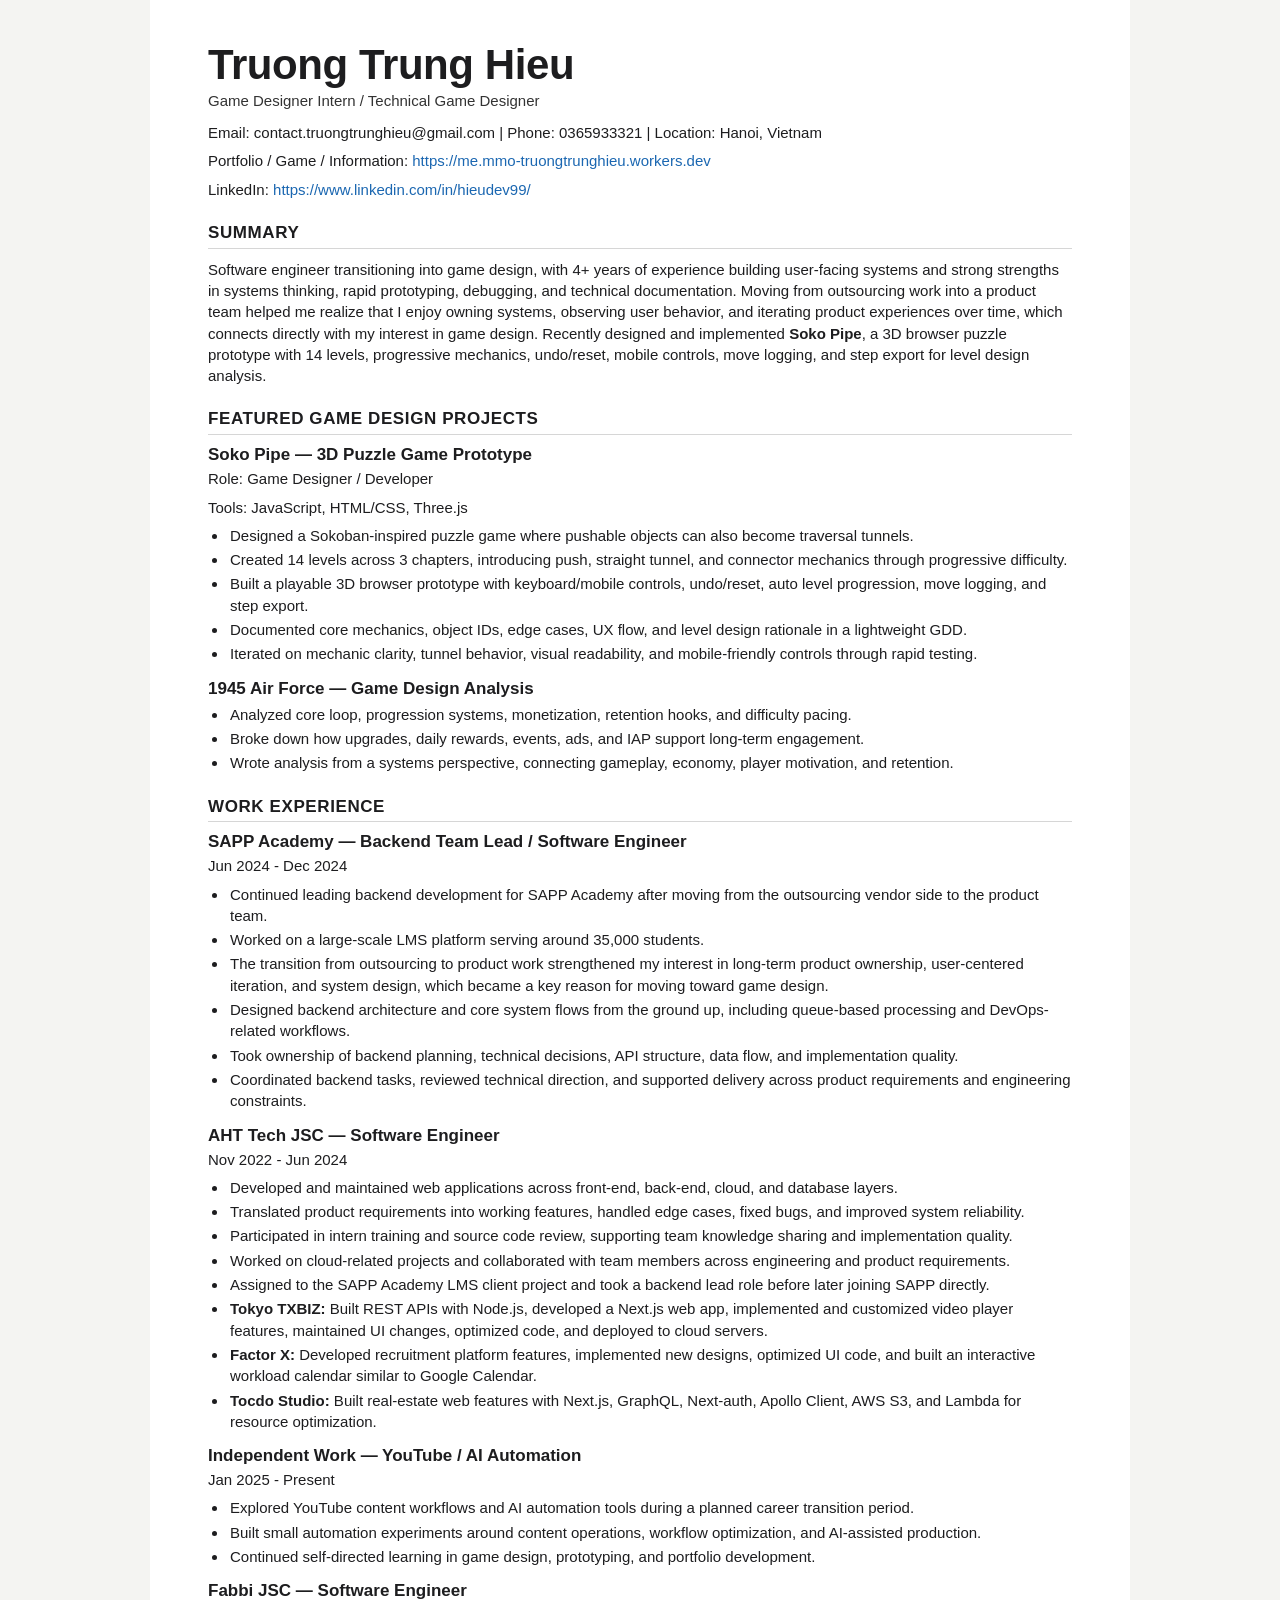
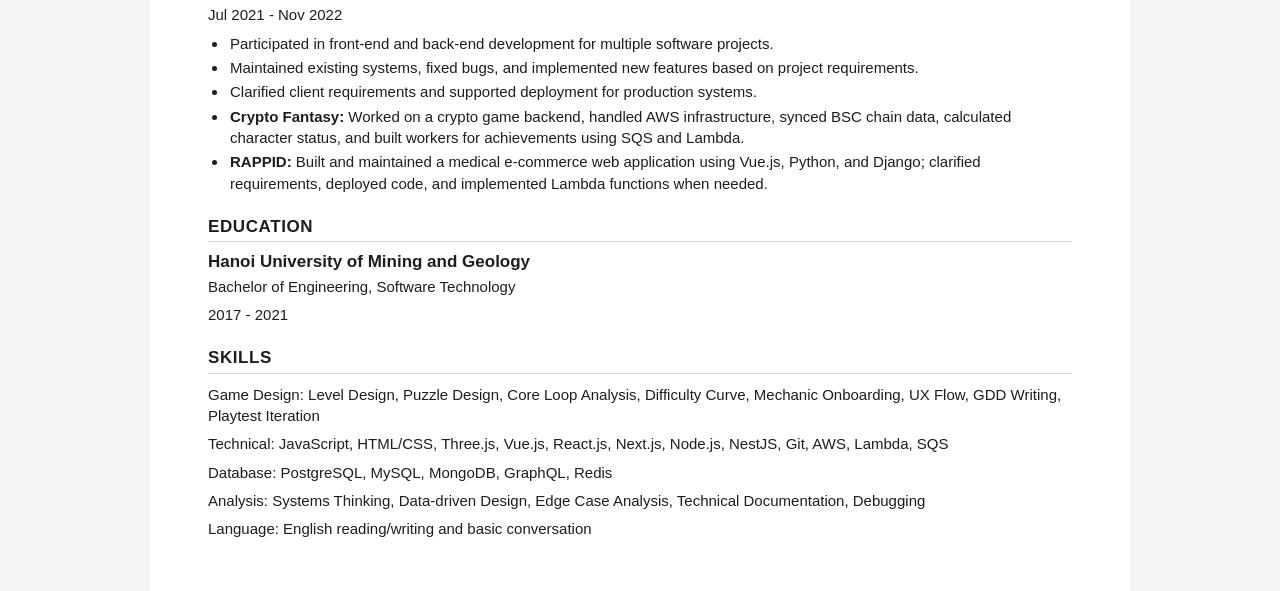
==== Truong_Trung_Hieu_Game_Designer_Intern_CV.html @ 54837dbf "task-06: update gdd" ====
<!doctype html>
<html>
  <head>
    <meta charset="utf-8" />
    <meta name="viewport" content="width=device-width, initial-scale=1" />
    <title>Truong Trung Hieu CV</title>
    <style>
      @page {
        size: A4;
        margin: 13mm 14mm 13mm;
      }
      * {
        box-sizing: border-box;
      }
      html {
        background: #f4f4f2;
      }
      body {
        margin: 0 auto;
        max-width: 980px;
        background: #fff;
        color: #1d1d1f;
        font-family: Arial, Helvetica, sans-serif;
        font-size: 15px;
        line-height: 1.42;
        padding: 44px 58px;
      }
      a {
        color: #1b67b1;
        text-decoration: none;
      }
      h1 {
        margin: 0 0 3px;
        font-size: 42px;
        line-height: 1.02;
        letter-spacing: -0.01em;
      }
      h2 {
        margin: 24px 0 10px;
        padding-bottom: 5px;
        border-bottom: 1px solid #d6d6d6;
        color: #1d1d1f;
        font-size: 17px;
        line-height: 1.1;
        text-transform: uppercase;
        letter-spacing: 0.035em;
      }
      h3 {
        margin: 14px 0 3px;
        font-size: 17px;
        line-height: 1.18;
      }
      p {
        margin: 3px 0 7px;
      }
      ul {
        margin: 5px 0 8px 20px;
        padding: 0;
      }
      li {
        margin: 3px 0;
        padding-left: 2px;
      }
      strong {
        font-weight: 700;
      }
      h1 + p {
        margin-bottom: 11px;
        color: #333;
      }
      h2 + h3 {
        margin-top: 7px;
      }
      @media print {
        html {
          background: #fff;
        }
        body {
          max-width: none;
          padding: 0;
          font-size: 9.8pt;
          line-height: 1.31;
        }
        h1 {
          font-size: 25pt;
          margin-bottom: 2px;
        }
        h2 {
          font-size: 10.6pt;
          margin: 12px 0 6px;
          padding-bottom: 3px;
        }
        h3 {
          font-size: 10.2pt;
          margin: 8px 0 2px;
        }
        p {
          margin: 2px 0 4px;
        }
        ul {
          margin: 3px 0 6px 15px;
        }
        li {
          margin: 1.5px 0;
        }
      }
    </style>
  </head>
  <body>
    <h1>Truong Trung Hieu</h1>
    <p>Game Designer Intern / Technical Game Designer</p>
    <p>
      Email: contact.truongtrunghieu@gmail.com | Phone: 0365933321 | Location:
      Hanoi, Vietnam
    </p>
    <p>
      Portfolio / Game / Information:
      <a href="https://me.mmo-truongtrunghieu.workers.dev"
        >https://me.mmo-truongtrunghieu.workers.dev</a
      >
    </p>
    <p>
      LinkedIn:
      <a href="https://www.linkedin.com/in/hieudev99/"
        >https://www.linkedin.com/in/hieudev99/</a
      >
    </p>
    <h2>Summary</h2>
    <p>
      Software engineer transitioning into game design, with 4+ years of
      experience building user-facing systems and strong strengths in systems
      thinking, rapid prototyping, debugging, and technical documentation.
      Moving from outsourcing work into a product team helped me realize that I
      enjoy owning systems, observing user behavior, and iterating product
      experiences over time, which connects directly with my interest in game
      design. Recently designed and implemented <strong>Soko Pipe</strong>, a 3D
      browser puzzle prototype with 14 levels, progressive mechanics,
      undo/reset, mobile controls, move logging, and step export for level
      design analysis.
    </p>
    <h2>Featured Game Design Projects</h2>
    <h3>Soko Pipe — 3D Puzzle Game Prototype</h3>
    <p>Role: Game Designer / Developer</p>
    <p>Tools: JavaScript, HTML/CSS, Three.js</p>
    <ul>
      <li>
        Designed a Sokoban-inspired puzzle game where pushable objects can also
        become traversal tunnels.
      </li>
      <li>
        Created 14 levels across 3 chapters, introducing push, straight tunnel,
        and connector mechanics through progressive difficulty.
      </li>
      <li>
        Built a playable 3D browser prototype with keyboard/mobile controls,
        undo/reset, auto level progression, move logging, and step export.
      </li>
      <li>
        Documented core mechanics, object IDs, edge cases, UX flow, and level
        design rationale in a lightweight GDD.
      </li>
      <li>
        Iterated on mechanic clarity, tunnel behavior, visual readability, and
        mobile-friendly controls through rapid testing.
      </li>
    </ul>
    <h3>1945 Air Force — Game Design Analysis</h3>
    <ul>
      <li>
        Analyzed core loop, progression systems, monetization, retention hooks,
        and difficulty pacing.
      </li>
      <li>
        Broke down how upgrades, daily rewards, events, ads, and IAP support
        long-term engagement.
      </li>
      <li>
        Wrote analysis from a systems perspective, connecting gameplay, economy,
        player motivation, and retention.
      </li>
    </ul>
    <h2>Work Experience</h2>
    <h3>SAPP Academy — Backend Team Lead / Software Engineer</h3>
    <p>Jun 2024 - Dec 2024</p>
    <ul>
      <li>
        Continued leading backend development for SAPP Academy after moving from
        the outsourcing vendor side to the product team.
      </li>
      <li>
        Worked on a large-scale LMS platform serving around 35,000 students.
      </li>
      <li>
        The transition from outsourcing to product work strengthened my interest
        in long-term product ownership, user-centered iteration, and system
        design, which became a key reason for moving toward game design.
      </li>
      <li>
        Designed backend architecture and core system flows from the ground up,
        including queue-based processing and DevOps-related workflows.
      </li>
      <li>
        Took ownership of backend planning, technical decisions, API structure,
        data flow, and implementation quality.
      </li>
      <li>
        Coordinated backend tasks, reviewed technical direction, and supported
        delivery across product requirements and engineering constraints.
      </li>
    </ul>
    <h3>AHT Tech JSC — Software Engineer</h3>
    <p>Nov 2022 - Jun 2024</p>
    <ul>
      <li>
        Developed and maintained web applications across front-end, back-end,
        cloud, and database layers.
      </li>
      <li>
        Translated product requirements into working features, handled edge
        cases, fixed bugs, and improved system reliability.
      </li>
      <li>
        Participated in intern training and source code review, supporting team
        knowledge sharing and implementation quality.
      </li>
      <li>
        Worked on cloud-related projects and collaborated with team members
        across engineering and product requirements.
      </li>
      <li>
        Assigned to the SAPP Academy LMS client project and took a backend lead
        role before later joining SAPP directly.
      </li>
      <li>
        <strong>Tokyo TXBIZ:</strong> Built REST APIs with Node.js, developed a
        Next.js web app, implemented and customized video player features,
        maintained UI changes, optimized code, and deployed to cloud servers.
      </li>
      <li>
        <strong>Factor X:</strong> Developed recruitment platform features,
        implemented new designs, optimized UI code, and built an interactive
        workload calendar similar to Google Calendar.
      </li>
      <li>
        <strong>Tocdo Studio:</strong> Built real-estate web features with
        Next.js, GraphQL, Next-auth, Apollo Client, AWS S3, and Lambda for
        resource optimization.
      </li>
    </ul>
    <h3>Independent Work — YouTube / AI Automation</h3>
    <p>Jan 2025 - Present</p>
    <ul>
      <li>
        Explored YouTube content workflows and AI automation tools during a
        planned career transition period.
      </li>
      <li>
        Built small automation experiments around content operations, workflow
        optimization, and AI-assisted production.
      </li>
      <li>
        Continued self-directed learning in game design, prototyping, and
        portfolio development.
      </li>
    </ul>
    <h3>Fabbi JSC — Software Engineer</h3>
    <p>Jul 2021 - Nov 2022</p>
    <ul>
      <li>
        Participated in front-end and back-end development for multiple software
        projects.
      </li>
      <li>
        Maintained existing systems, fixed bugs, and implemented new features
        based on project requirements.
      </li>
      <li>
        Clarified client requirements and supported deployment for production
        systems.
      </li>
      <li>
        <strong>Crypto Fantasy:</strong> Worked on a crypto game backend,
        handled AWS infrastructure, synced BSC chain data, calculated character
        status, and built workers for achievements using SQS and Lambda.
      </li>
      <li>
        <strong>RAPPID:</strong> Built and maintained a medical e-commerce web
        application using Vue.js, Python, and Django; clarified requirements,
        deployed code, and implemented Lambda functions when needed.
      </li>
    </ul>
    <h2>Education</h2>
    <h3>Hanoi University of Mining and Geology</h3>
    <p>Bachelor of Engineering, Software Technology</p>
    <p>2017 - 2021</p>
    <h2>Skills</h2>
    <p>
      Game Design: Level Design, Puzzle Design, Core Loop Analysis, Difficulty
      Curve, Mechanic Onboarding, UX Flow, GDD Writing, Playtest Iteration
    </p>
    <p>
      Technical: JavaScript, HTML/CSS, Three.js, Vue.js, React.js, Next.js,
      Node.js, NestJS, Git, AWS, Lambda, SQS
    </p>
    <p>Database: PostgreSQL, MySQL, MongoDB, GraphQL, Redis</p>
    <p>
      Analysis: Systems Thinking, Data-driven Design, Edge Case Analysis,
      Technical Documentation, Debugging
    </p>
    <p>Language: English reading/writing and basic conversation</p>
  </body>
</html>
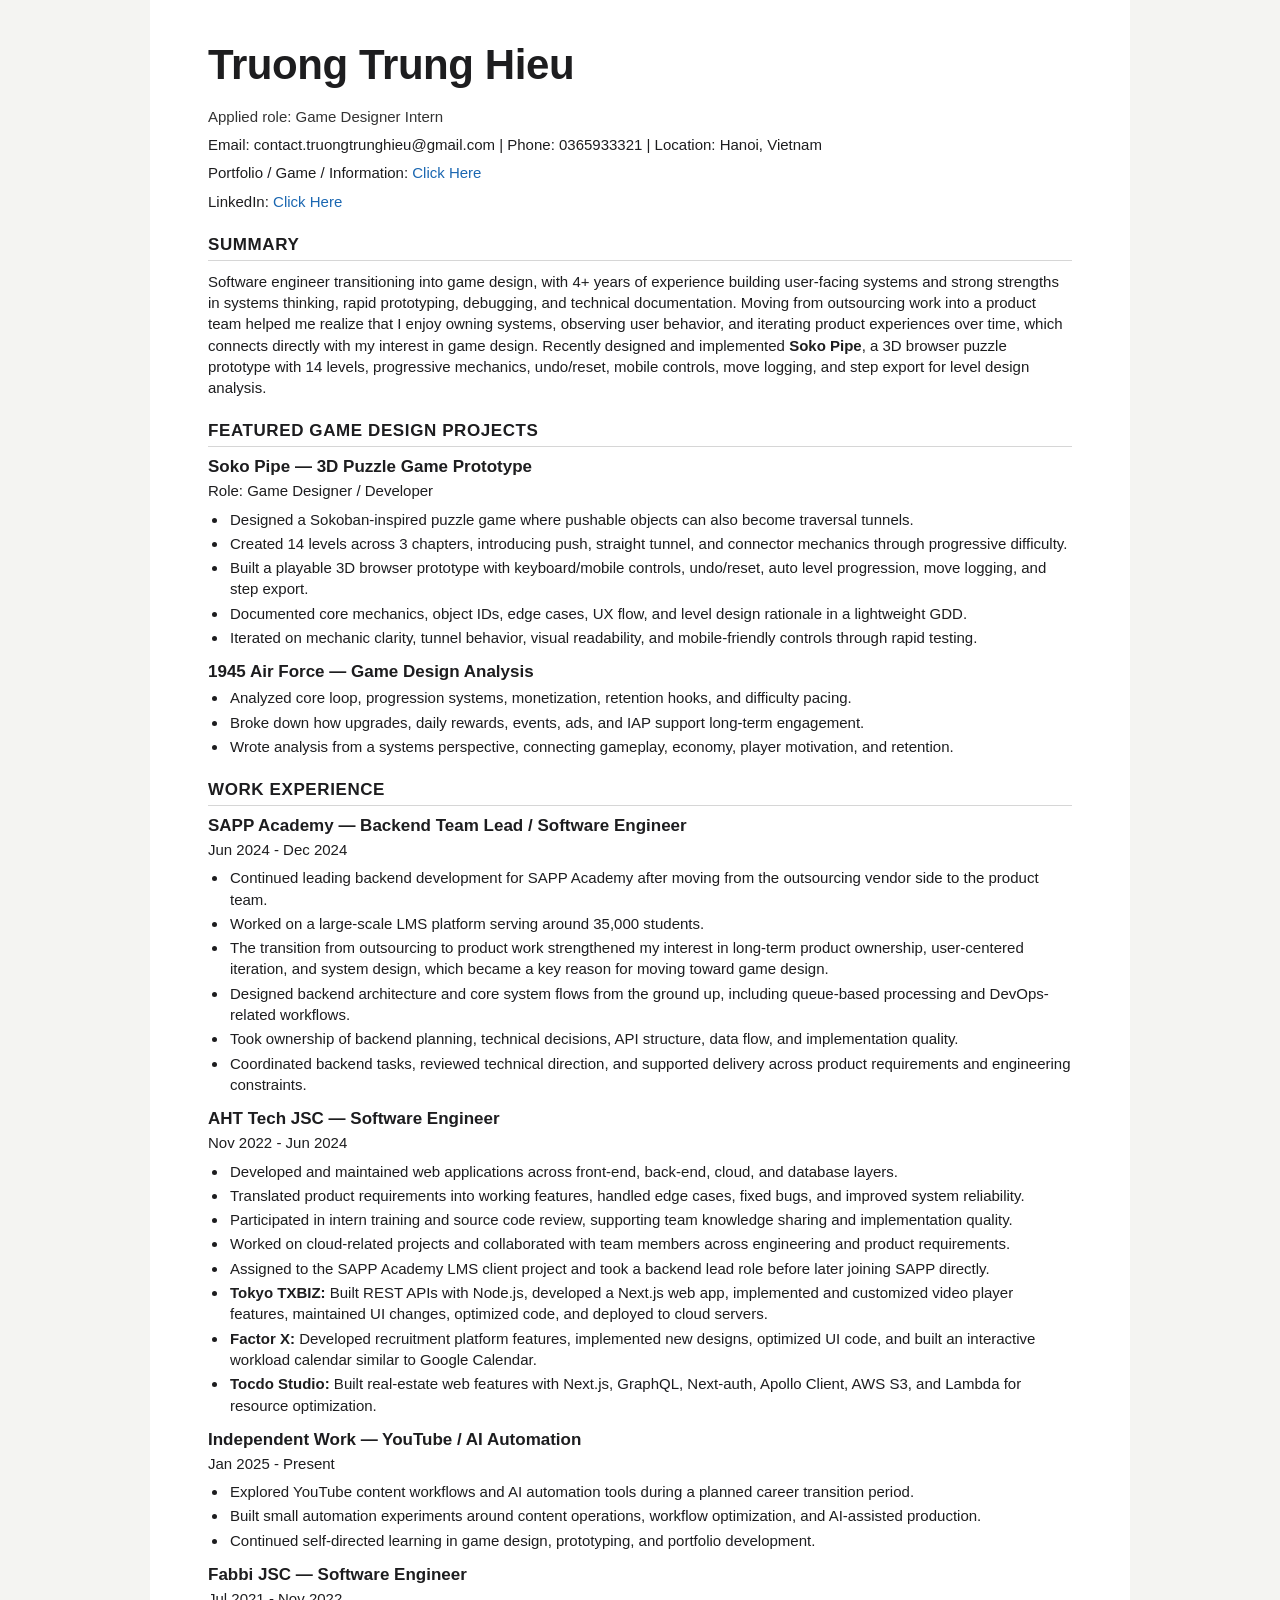
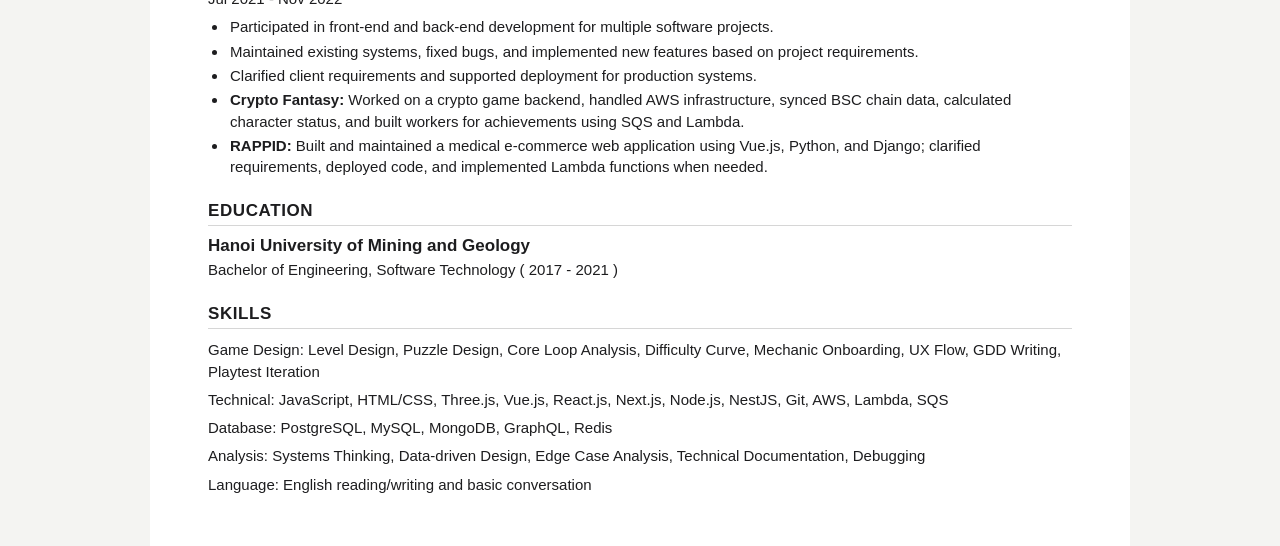
==== commit c621d16d: "task-11: update a bit" ====
--- a/Truong_Trung_Hieu_Game_Designer_Intern_CV.html
+++ b/Truong_Trung_Hieu_Game_Designer_Intern_CV.html
@@ -65,7 +65,7 @@
         font-weight: 700;
       }
       h1 + p {
-        margin-bottom: 11px;
+        padding-top: 12pt;
         color: #333;
       }
       h2 + h3 {
@@ -108,22 +108,20 @@
   </head>
   <body>
     <h1>Truong Trung Hieu</h1>
-    <p>Game Designer Intern / Technical Game Designer</p>
+    <p>Applied role: Game Designer Intern</p>
     <p>
       Email: contact.truongtrunghieu@gmail.com | Phone: 0365933321 | Location:
       Hanoi, Vietnam
     </p>
     <p>
       Portfolio / Game / Information:
-      <a href="https://me.mmo-truongtrunghieu.workers.dev"
-        >https://me.mmo-truongtrunghieu.workers.dev</a
+      <a href="https://portfolio-game-design.mmo-truongtrunghieu.workers.dev"
+        >Click Here</a
       >
     </p>
     <p>
       LinkedIn:
-      <a href="https://www.linkedin.com/in/hieudev99/"
-        >https://www.linkedin.com/in/hieudev99/</a
-      >
+      <a href="https://www.linkedin.com/in/hieudev99/">Click Here</a>
     </p>
     <h2>Summary</h2>
     <p>
@@ -141,7 +139,6 @@
     <h2>Featured Game Design Projects</h2>
     <h3>Soko Pipe — 3D Puzzle Game Prototype</h3>
     <p>Role: Game Designer / Developer</p>
-    <p>Tools: JavaScript, HTML/CSS, Three.js</p>
     <ul>
       <li>
         Designed a Sokoban-inspired puzzle game where pushable objects can also
@@ -291,8 +288,7 @@
     </ul>
     <h2>Education</h2>
     <h3>Hanoi University of Mining and Geology</h3>
-    <p>Bachelor of Engineering, Software Technology</p>
-    <p>2017 - 2021</p>
+    <p>Bachelor of Engineering, Software Technology ( 2017 - 2021 )</p>
     <h2>Skills</h2>
     <p>
       Game Design: Level Design, Puzzle Design, Core Loop Analysis, Difficulty
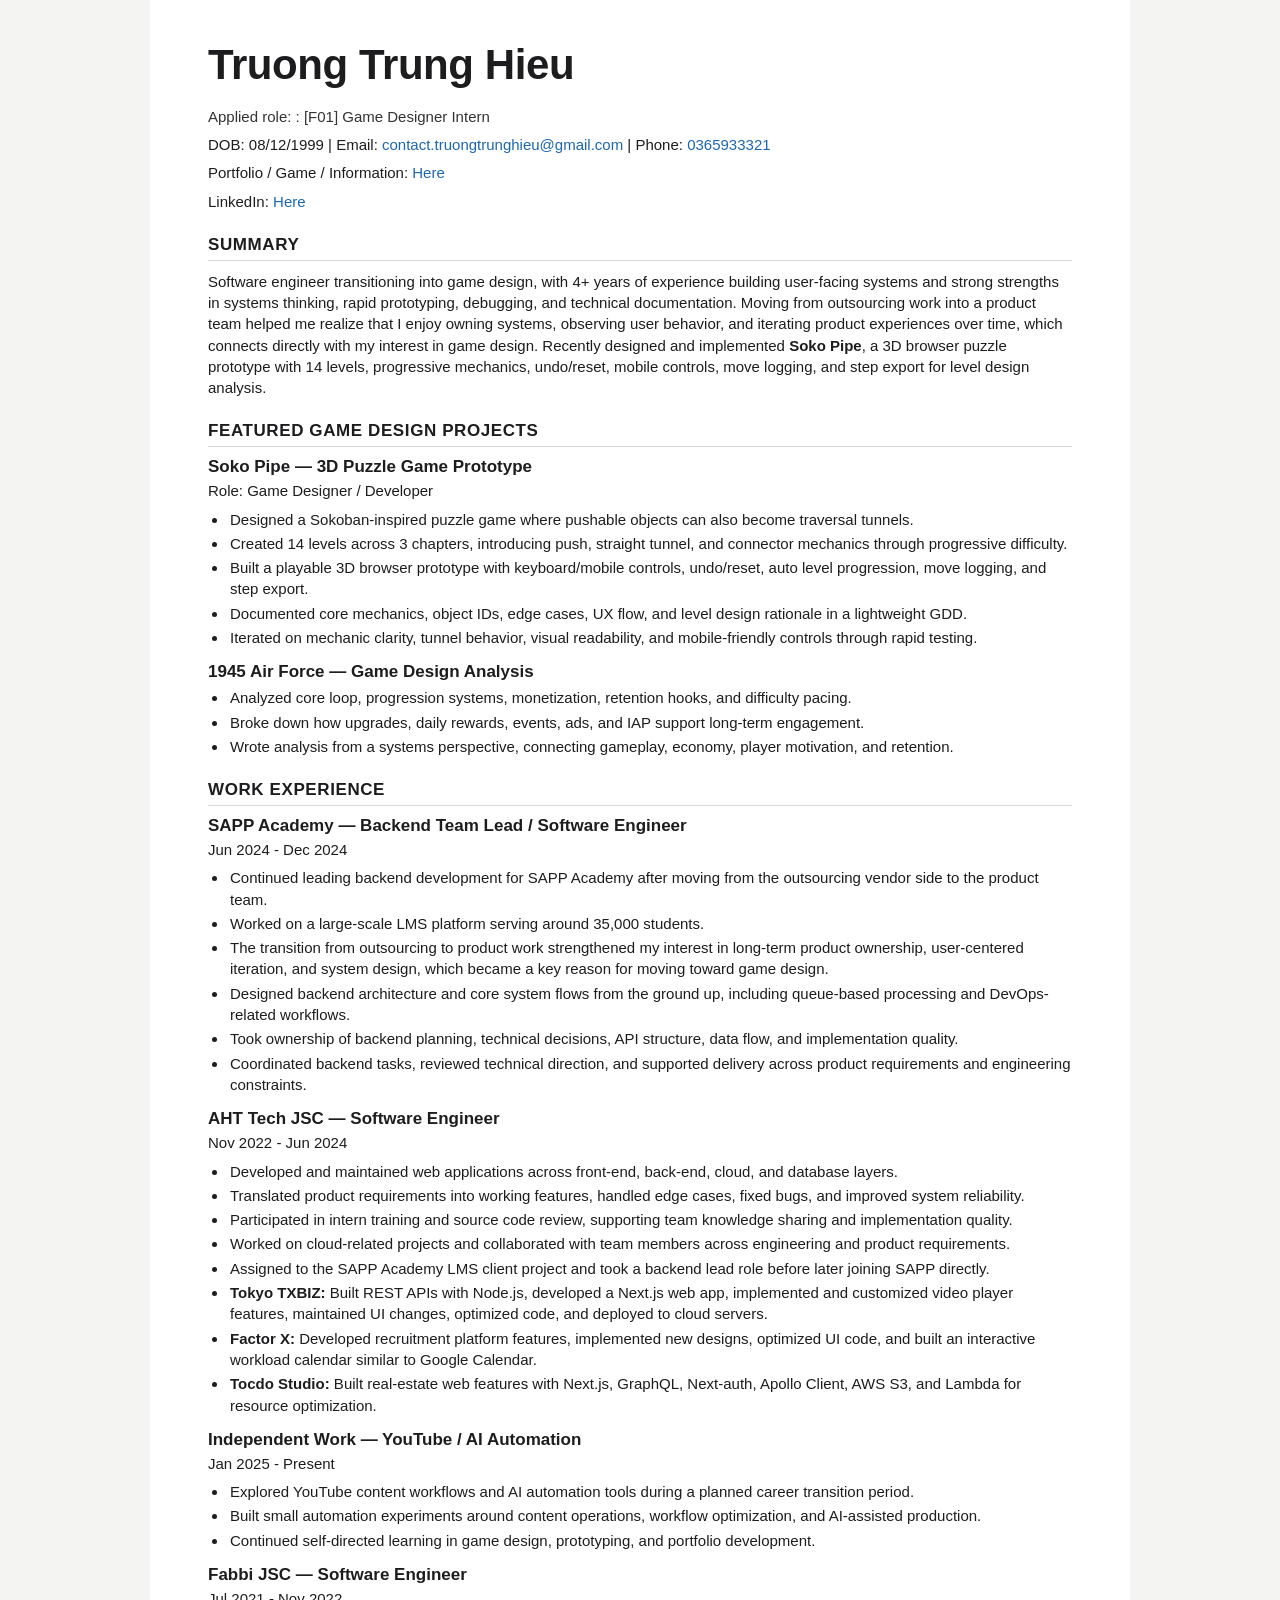
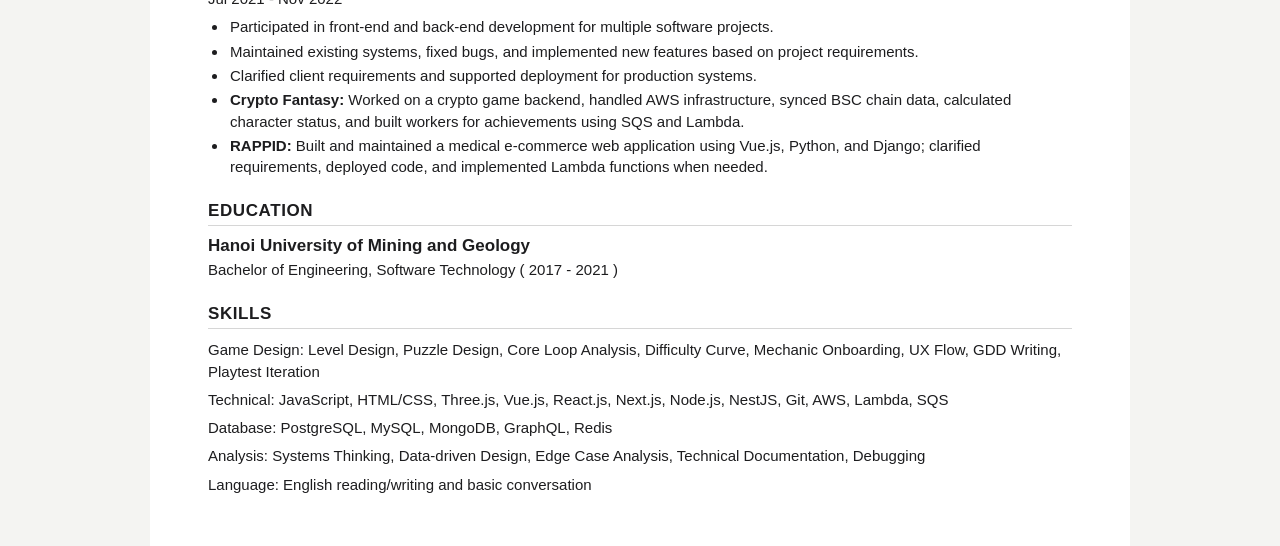
==== commit 1bf73262: "task-11: update cv" ====
--- a/Truong_Trung_Hieu_Game_Designer_Intern_CV.html
+++ b/Truong_Trung_Hieu_Game_Designer_Intern_CV.html
@@ -108,20 +108,21 @@
   </head>
   <body>
     <h1>Truong Trung Hieu</h1>
-    <p>Applied role: Game Designer Intern</p>
-    <p>
-      Email: contact.truongtrunghieu@gmail.com | Phone: 0365933321 | Location:
-      Hanoi, Vietnam
+    <p>Applied role: : [F01] Game Designer Intern</p>
+    <p>
+      DOB: 08/12/1999 | Email:
+      <a href="mailto:contact.truongtrunghieu@gmail.com">contact.truongtrunghieu@gmail.com</a>
+      | Phone: <a href="tel:0365933321">0365933321</a>
     </p>
     <p>
       Portfolio / Game / Information:
       <a href="https://portfolio-game-design.mmo-truongtrunghieu.workers.dev"
-        >Click Here</a
-      >
+        >Here</a
+  
     </p>
     <p>
       LinkedIn:
-      <a href="https://www.linkedin.com/in/hieudev99/">Click Here</a>
+      <a href="https://www.linkedin.com/in/hieudev99/">Here</a>
     </p>
     <h2>Summary</h2>
     <p>
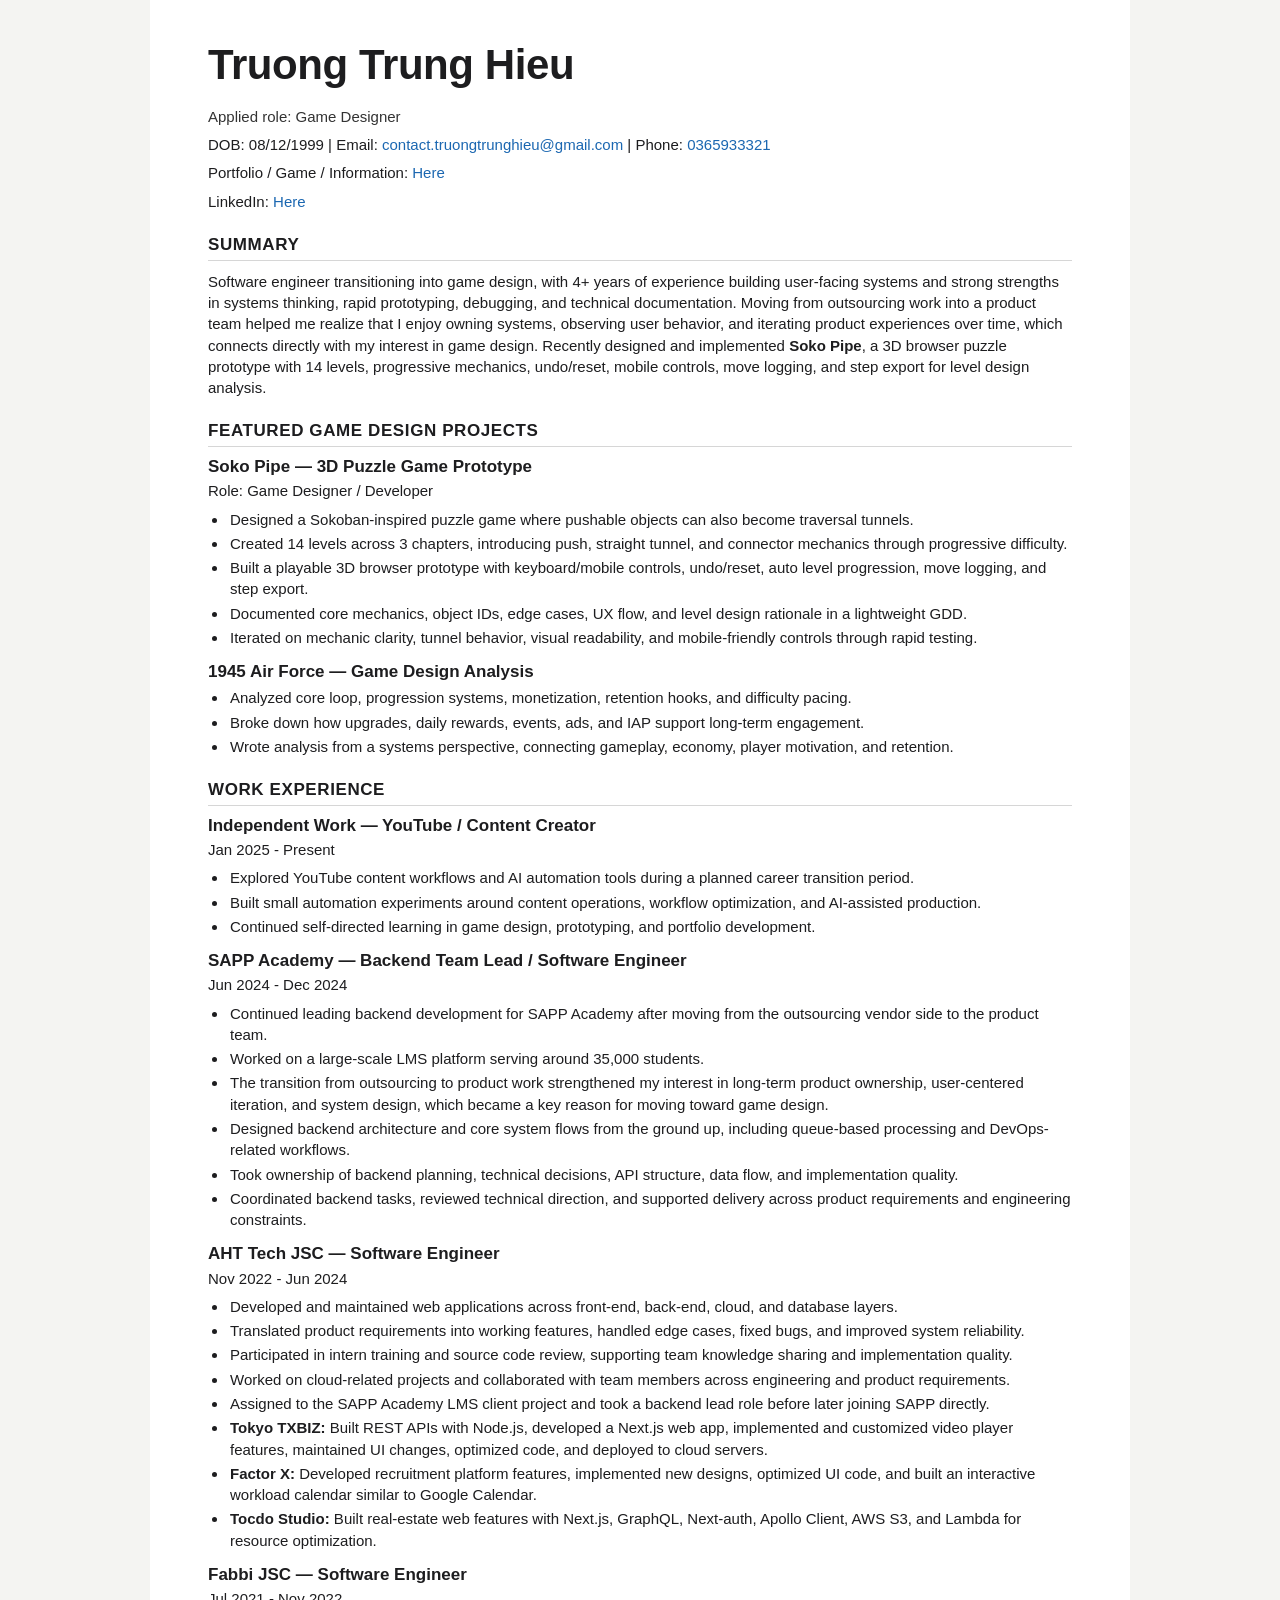
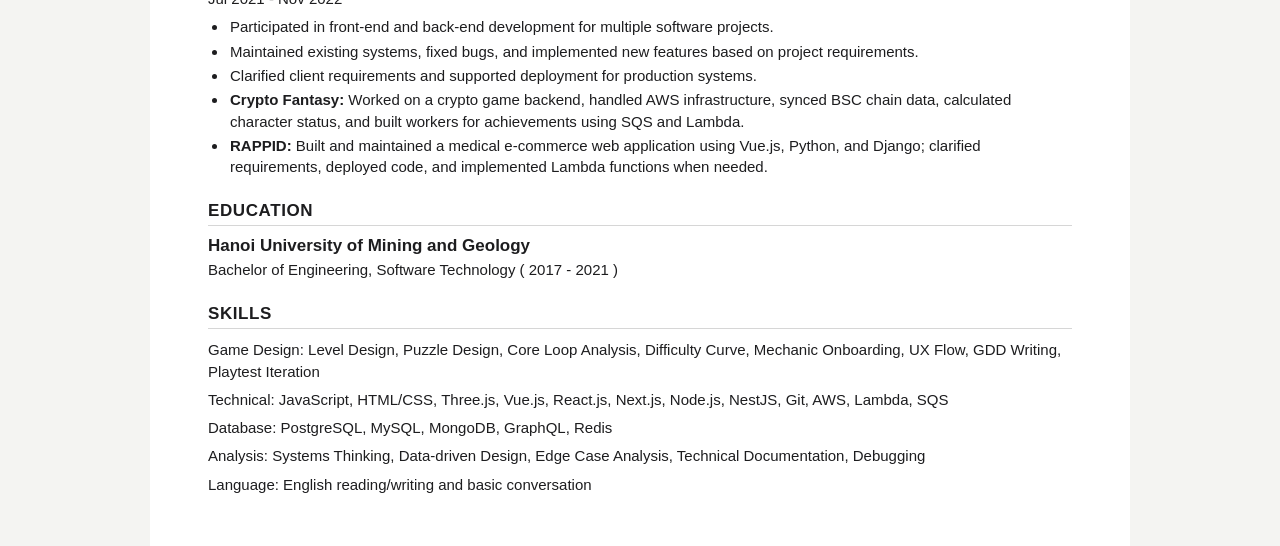
==== commit 2d953e52: "fix: update" ====
--- a/Truong_Trung_Hieu_Game_Designer_Intern_CV.html
+++ b/Truong_Trung_Hieu_Game_Designer_Intern_CV.html
@@ -108,7 +108,7 @@
   </head>
   <body>
     <h1>Truong Trung Hieu</h1>
-    <p>Applied role: : [F01] Game Designer Intern</p>
+    <p>Applied role: Game Designer</p>
     <p>
       DOB: 08/12/1999 | Email:
       <a href="mailto:contact.truongtrunghieu@gmail.com">contact.truongtrunghieu@gmail.com</a>
@@ -116,9 +116,7 @@
     </p>
     <p>
       Portfolio / Game / Information:
-      <a href="https://portfolio-game-design.mmo-truongtrunghieu.workers.dev"
-        >Here</a
-  
+      <a href="https://portfolio.superfish.space">Here</a>
     </p>
     <p>
       LinkedIn:
@@ -178,6 +176,22 @@
       </li>
     </ul>
     <h2>Work Experience</h2>
+    <h3>Independent Work — YouTube / Content Creator</h3>
+    <p>Jan 2025 - Present</p>
+    <ul>
+      <li>
+        Explored YouTube content workflows and AI automation tools during a
+        planned career transition period.
+      </li>
+      <li>
+        Built small automation experiments around content operations, workflow
+        optimization, and AI-assisted production.
+      </li>
+      <li>
+        Continued self-directed learning in game design, prototyping, and
+        portfolio development.
+      </li>
+    </ul>
     <h3>SAPP Academy — Backend Team Lead / Software Engineer</h3>
     <p>Jun 2024 - Dec 2024</p>
     <ul>
@@ -243,22 +257,6 @@
         <strong>Tocdo Studio:</strong> Built real-estate web features with
         Next.js, GraphQL, Next-auth, Apollo Client, AWS S3, and Lambda for
         resource optimization.
-      </li>
-    </ul>
-    <h3>Independent Work — YouTube / AI Automation</h3>
-    <p>Jan 2025 - Present</p>
-    <ul>
-      <li>
-        Explored YouTube content workflows and AI automation tools during a
-        planned career transition period.
-      </li>
-      <li>
-        Built small automation experiments around content operations, workflow
-        optimization, and AI-assisted production.
-      </li>
-      <li>
-        Continued self-directed learning in game design, prototyping, and
-        portfolio development.
       </li>
     </ul>
     <h3>Fabbi JSC — Software Engineer</h3>
